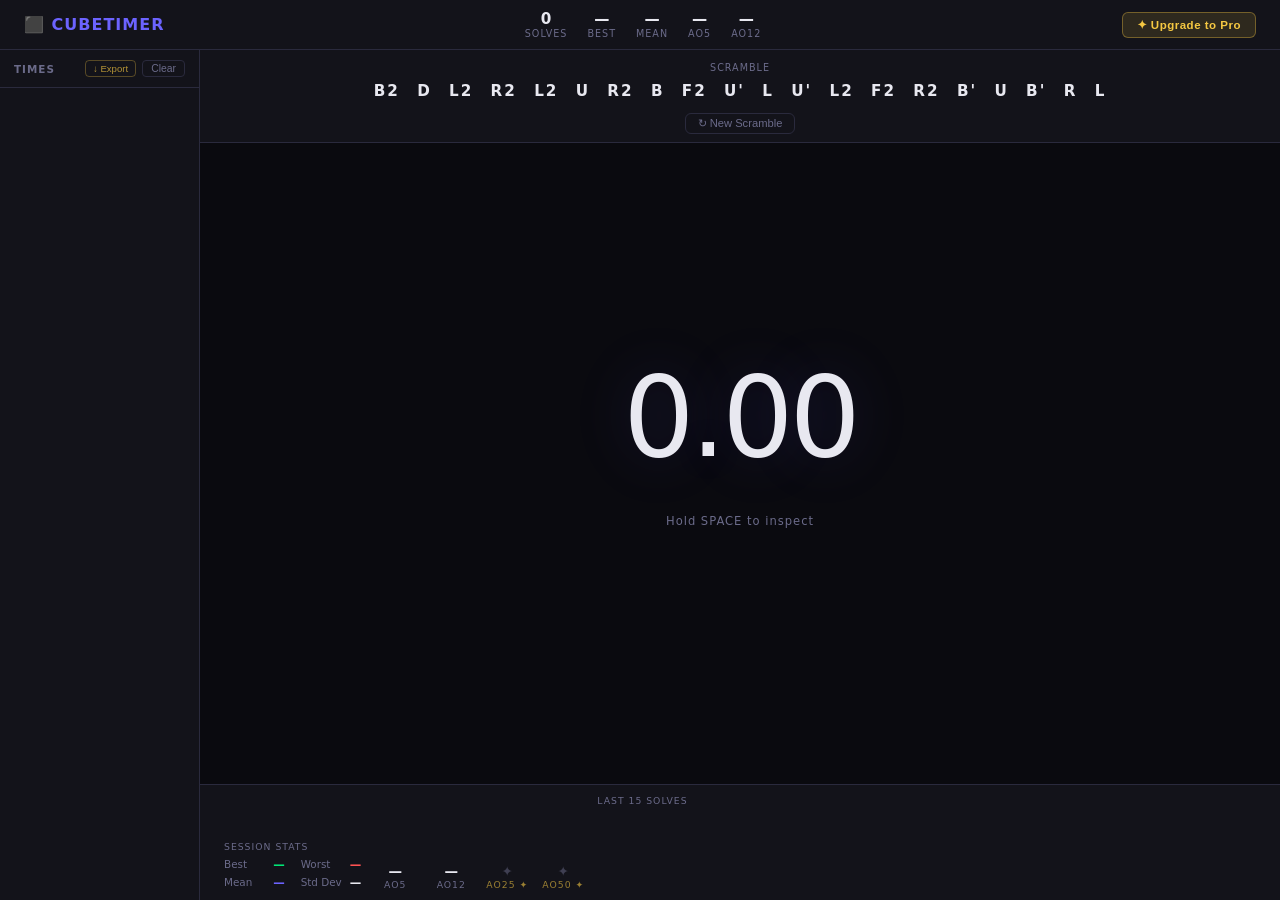
==== index.html @ cb60b9e4 "Add files via upload" ====
<!DOCTYPE html>
<html lang="en">

<head>
  <meta charset="UTF-8">
  <meta name="viewport" content="width=device-width, initial-scale=1.0">
  <title>Rubik's Cube Timer</title>
  <link rel="stylesheet" href="styles.css">
</head>

<body>
  <div id="app">
    <header>
      <div class="logo">⬛ CUBETIMER</div>
      <div class="session-stats">
        <div class="stat">
          <div class="stat-val" id="hdr-count">0</div>
          <div class="stat-lbl">Solves</div>
        </div>
        <div class="stat">
          <div class="stat-val" id="hdr-best">—</div>
          <div class="stat-lbl">Best</div>
        </div>
        <div class="stat">
          <div class="stat-val" id="hdr-mean">—</div>
          <div class="stat-lbl">Mean</div>
        </div>
        <div class="stat">
          <div class="stat-val" id="hdr-ao5">—</div>
          <div class="stat-lbl">Ao5</div>
        </div>
        <div class="stat">
          <div class="stat-val" id="hdr-ao12">—</div>
          <div class="stat-lbl">Ao12</div>
        </div>
      </div>
      <button class="upgrade-btn" id="upgradeBtn">✦ Upgrade to Pro</button>
    </header>

    <div class="main">
      <div class="sidebar">
        <div class="sidebar-header">
          Times
          <div class="sidebar-header-actions">
            <button class="export-btn pro-feature" id="exportBtn" title="Export — Pro feature">↓ Export</button>
            <button class="clear-btn" id="clearBtn">Clear</button>
          </div>
        </div>
        <div class="times-list" id="timesList"></div>
      </div>

      <div class="center" id="centerArea">
        <!-- SCRAMBLE TOP -->
        <div class="scramble-area">
          <div class="scramble-label">Scramble</div>
          <div class="scramble-moves" id="scrambleMoves"></div>
          <button class="new-scramble-btn" id="newScrambleBtn">↻ New Scramble</button>
        </div>

        <!-- TIMER MIDDLE -->
        <div class="timer-area" id="timerArea">
          <div class="inspect-ring" id="inspectRing">
            <svg width="240" height="240">
              <circle class="inspect-progress" id="inspectArc" cx="120" cy="120" r="115" />
            </svg>
          </div>
          <div class="timer-display" id="timerDisplay">0.00</div>
          <div class="last-time-display" id="lastTimeDisplay"></div>
          <div class="timer-hint" id="timerHint">Hold SPACE to inspect</div>
          <div class="penalty-row" id="penaltyRow">
            <button class="pen-btn" id="pen-ok">OK</button>
            <button class="pen-btn" id="pen-plus2">+2</button>
            <button class="pen-btn" id="pen-dnf">DNF</button>
          </div>
        </div>

        <!-- BOTTOM STRIP -->
        <div class="bottom-strip">
          <div class="cube-net-wrap"></div>

          <div class="stats-panel">
            <div class="stats-title">Session Stats</div>
            <div class="stat-grid">
              <div class="stat-row"><span class="stat-row-lbl">Best</span><span class="stat-row-val green" id="s-best">—</span></div>
              <div class="stat-row"><span class="stat-row-lbl">Worst</span><span class="stat-row-val red" id="s-worst">—</span></div>
              <div class="stat-row"><span class="stat-row-lbl">Mean</span><span class="stat-row-val accent" id="s-mean">—</span></div>
              <div class="stat-row"><span class="stat-row-lbl">Std Dev</span><span class="stat-row-val" id="s-std">—</span></div>
            </div>
          </div>

          <div class="ao-chips">
            <div class="ao-chip">
              <div class="ao-chip-val" id="ao-ao5">—</div>
              <div class="ao-chip-lbl">Ao5</div>
            </div>
            <div class="ao-chip">
              <div class="ao-chip-val" id="ao-ao12">—</div>
              <div class="ao-chip-lbl">Ao12</div>
            </div>
            <div class="ao-chip pro-feature" id="ao-ao25-chip">
              <div class="ao-chip-val" id="ao-ao25">—</div>
              <div class="ao-chip-lbl">Ao25 ✦</div>
            </div>
            <div class="ao-chip pro-feature" id="ao-ao50-chip">
              <div class="ao-chip-val" id="ao-ao50">—</div>
              <div class="ao-chip-lbl">Ao50 ✦</div>
            </div>
          </div>

          <div class="graph-wrap">
            <div class="graph-title">Last 15 Solves</div>
            <canvas id="graph"></canvas>
          </div>
        </div>
      </div>
    </div>
  </div>

  <!-- PRO UPGRADE MODAL -->
  <div class="modal-overlay" id="modalOverlay">
    <div class="modal" id="proModal">
      <button class="modal-close" id="modalClose">✕</button>

      <div class="modal-header">
        <div class="modal-badge">✦ PRO</div>
        <div class="modal-title">Cubing Pro</div>
        <div class="modal-subtitle">Level up your solving session</div>
        <div class="modal-price">
          <span class="price-dollar">$</span>
          <span class="price-amount">3</span>
          <span class="price-period">/ month</span>
        </div>
      </div>

      <div class="modal-body">
        <div class="modal-plan-current">
          <span class="plan-label">Current plan: <strong>Free</strong></span>
          <span class="plan-badge">Free</span>
        </div>

        <ul class="feature-list">
          <li><span class="feat-icon">☁</span><span class="feat-text">Unlimited cloud backups</span></li>
          <li><span class="feat-icon">📈</span><span class="feat-text">Advanced graphs &amp; analytics</span></li>
          <li><span class="feat-icon">🎨</span><span class="feat-text">Custom themes</span></li>
          <li><span class="feat-icon">↓</span><span class="feat-text">Export solve history</span></li>
          <li><span class="feat-icon">🚀</span><span class="feat-text">Early access to new features</span></li>
        </ul>

        <button class="modal-cta" id="checkoutBtn">Start free 7-day trial</button>
        <div class="modal-fine-print">Cancel anytime · No credit card required for trial</div>

        <div class="modal-divider"></div>

        <div class="modal-guarantee">
          <span class="guarantee-icon">🔒</span>
          <span>Secure payment · Instant access · Cancel any time</span>
        </div>
      </div>
    </div>
  </div>

  <script src="script.js"></script>
</body>

</html>
---- styles.css ----
* {
    margin: 0;
    padding: 0;
    box-sizing: border-box;
}

:root {
    --bg: #0a0a0f;
    --surface: #13131a;
    --surface2: #1c1c28;
    --accent: #6c63ff;
    --accent2: #ff6584;
    --text: #e8e8f0;
    --muted: #6b6b8a;
    --green: #00e676;
    --red: #ff5252;
    --yellow: #ffd740;
    --border: #2a2a3d;
    --pro: #f5c842;
    --pro-dim: rgba(245, 200, 66, 0.12);
}

body {
    background: var(--bg);
    color: var(--text);
    font-family: 'Segoe UI', system-ui, sans-serif;
    height: 100vh;
    overflow: hidden;
    user-select: none;
}

#app {
    display: flex;
    flex-direction: column;
    height: 100vh;
}

header {
    display: flex;
    align-items: center;
    justify-content: space-between;
    padding: 10px 24px;
    background: var(--surface);
    border-bottom: 1px solid var(--border);
    z-index: 10;
    flex-shrink: 0;
}

.logo {
    font-size: 1rem;
    font-weight: 700;
    color: var(--accent);
    letter-spacing: 1px;
}

.session-stats {
    display: flex;
    gap: 20px;
}

.stat {
    text-align: center;
}

.stat-val {
    font-size: .95rem;
    font-weight: 700;
}

.stat-lbl {
    font-size: .6rem;
    color: var(--muted);
    text-transform: uppercase;
    letter-spacing: 1px;
}

/* UPGRADE BUTTON */
.upgrade-btn {
    background: var(--pro-dim);
    border: 1px solid rgba(245, 200, 66, 0.35);
    color: var(--pro);
    padding: 5px 14px;
    border-radius: 6px;
    cursor: pointer;
    font-size: .72rem;
    font-weight: 700;
    letter-spacing: .5px;
    transition: all .2s;
    white-space: nowrap;
}

.upgrade-btn:hover {
    background: rgba(245, 200, 66, 0.2);
    border-color: var(--pro);
    box-shadow: 0 0 12px rgba(245, 200, 66, 0.15);
}

.main {
    display: flex;
    flex: 1;
    overflow: hidden;
}

/* SIDEBAR */
.sidebar {
    width: 200px;
    min-width: 200px;
    background: var(--surface);
    border-right: 1px solid var(--border);
    display: flex;
    flex-direction: column;
    overflow: hidden;
}

.sidebar-header {
    padding: 10px 14px;
    font-size: .65rem;
    font-weight: 700;
    color: var(--muted);
    text-transform: uppercase;
    letter-spacing: 1px;
    border-bottom: 1px solid var(--border);
    display: flex;
    justify-content: space-between;
    align-items: center;
    flex-shrink: 0;
}

.sidebar-header-actions {
    display: flex;
    gap: 6px;
    align-items: center;
}

.export-btn {
    background: none;
    border: 1px solid rgba(245, 200, 66, 0.3);
    color: rgba(245, 200, 66, 0.7);
    padding: 2px 7px;
    border-radius: 4px;
    cursor: pointer;
    font-size: .6rem;
    transition: all .2s;
}

.export-btn:hover {
    border-color: var(--pro);
    color: var(--pro);
    background: var(--pro-dim);
}

.clear-btn {
    background: none;
    border: 1px solid var(--border);
    color: var(--muted);
    padding: 2px 8px;
    border-radius: 4px;
    cursor: pointer;
    font-size: .65rem;
    transition: all .2s;
}

.clear-btn:hover {
    border-color: var(--red);
    color: var(--red);
}

.times-list {
    flex: 1;
    overflow-y: auto;
    padding: 6px;
}

.times-list::-webkit-scrollbar {
    width: 4px;
}

.times-list::-webkit-scrollbar-thumb {
    background: var(--border);
    border-radius: 2px;
}

.time-entry {
    display: flex;
    justify-content: space-between;
    align-items: center;
    padding: 5px 8px;
    border-radius: 6px;
    margin-bottom: 3px;
    border: 1px solid transparent;
    transition: background .15s;
}

.time-entry:hover {
    background: var(--surface2);
    border-color: var(--border);
}

.time-entry.best {
    border-color: rgba(0, 230, 118, .3);
    background: rgba(0, 230, 118, .05);
}

.time-entry.worst {
    border-color: rgba(255, 82, 82, .2);
}

.entry-num {
    font-size: .6rem;
    color: var(--muted);
    width: 20px;
}

.entry-time {
    font-size: .82rem;
    font-weight: 600;
    font-variant-numeric: tabular-nums;
}

.entry-time.best { color: var(--green); }
.entry-time.worst { color: var(--red); }

.entry-del {
    background: none;
    border: none;
    color: var(--muted);
    cursor: pointer;
    font-size: .7rem;
    padding: 2px 4px;
    border-radius: 3px;
    opacity: 0;
    transition: opacity .2s;
}

.time-entry:hover .entry-del { opacity: 1; }
.entry-del:hover { color: var(--red); }

/* CENTER */
.center {
    flex: 1;
    display: flex;
    flex-direction: column;
    align-items: center;
    overflow: hidden;
    position: relative;
}

.scramble-area {
    width: 100%;
    padding: 12px 20px 8px;
    text-align: center;
    background: var(--surface);
    border-bottom: 1px solid var(--border);
    flex-shrink: 0;
    z-index: 5;
}

.scramble-label {
    font-size: .6rem;
    color: var(--muted);
    text-transform: uppercase;
    letter-spacing: 1px;
    margin-bottom: 4px;
}

.scramble-moves {
    font-size: .95rem;
    font-weight: 600;
    letter-spacing: 2px;
    line-height: 1.7;
}

.scramble-move {
    display: inline-block;
    padding: 1px 4px;
    margin: 1px;
    border-radius: 4px;
    transition: all .3s;
}

.scramble-move.highlight {
    background: var(--accent);
    color: white;
}

.new-scramble-btn {
    margin-top: 6px;
    background: none;
    border: 1px solid var(--border);
    color: var(--muted);
    padding: 3px 12px;
    border-radius: 6px;
    cursor: pointer;
    font-size: .7rem;
    transition: all .2s;
}

.new-scramble-btn:hover {
    border-color: var(--accent);
    color: var(--accent);
}

/* TIMER AREA */
.timer-area {
    flex: 1;
    display: flex;
    flex-direction: column;
    align-items: center;
    justify-content: center;
    position: relative;
    width: 100%;
}

.inspect-ring {
    position: absolute;
    width: 240px;
    height: 240px;
    border-radius: 50%;
    border: 3px solid var(--border);
    pointer-events: none;
    opacity: 0;
    transition: opacity .3s;
}

.inspect-ring.visible { opacity: 1; }

.inspect-ring svg {
    position: absolute;
    top: 0;
    left: 0;
    transform: rotate(-90deg);
}

.inspect-progress {
    stroke-dasharray: 722;
    stroke-dashoffset: 722;
    stroke: var(--yellow);
    stroke-width: 3;
    fill: none;
    stroke-linecap: round;
    transition: stroke .3s;
}

.timer-display {
    font-size: 7rem;
    font-weight: 200;
    font-variant-numeric: tabular-nums;
    letter-spacing: -4px;
    line-height: 1;
    color: var(--text);
    text-shadow: 0 0 60px rgba(108, 99, 255, .2);
    transition: color .1s;
    position: relative;
    z-index: 1;
}

.timer-display.ready {
    color: var(--green);
    text-shadow: 0 0 60px rgba(0, 230, 118, .3);
}

.timer-display.inspecting {
    color: var(--yellow);
    text-shadow: 0 0 60px rgba(255, 215, 64, .3);
}

.last-time-display {
    font-size: 1.1rem;
    color: var(--muted);
    margin-top: 6px;
    font-variant-numeric: tabular-nums;
    min-height: 1.5em;
}

.last-time-display span {
    color: var(--accent2);
    font-weight: 600;
}

.timer-hint {
    font-size: .72rem;
    color: var(--muted);
    margin-top: 8px;
    letter-spacing: 1px;
}

.penalty-row {
    display: flex;
    gap: 8px;
    margin-top: 10px;
    min-height: 28px;
}

.pen-btn {
    background: var(--surface);
    border: 1px solid var(--border);
    color: var(--muted);
    padding: 4px 14px;
    border-radius: 6px;
    cursor: pointer;
    font-size: .7rem;
    transition: all .2s;
    visibility: hidden;
}

.pen-btn.show { visibility: visible; }
.pen-btn:hover { border-color: var(--red); color: var(--red); }
.pen-btn.active { background: var(--accent); color: white; border-color: var(--accent); }
.pen-btn.active-red { background: var(--red); color: white; border-color: var(--red); }

/* BOTTOM STRIP */
.bottom-strip {
    display: flex;
    align-items: flex-end;
    width: 100%;
    padding: 10px 14px;
    gap: 10px;
    flex-shrink: 0;
    border-top: 1px solid var(--border);
    background: var(--surface);
}

.cube-net-wrap { flex-shrink: 0; }

.cube-net-label {
    font-size: .58rem;
    color: var(--muted);
    text-transform: uppercase;
    letter-spacing: 1px;
    margin-bottom: 4px;
    text-align: center;
}

#cubeCanvas { display: block; }

.stats-panel { flex-shrink: 0; }

.stats-title {
    font-size: .58rem;
    color: var(--muted);
    text-transform: uppercase;
    letter-spacing: 1px;
    margin-bottom: 6px;
}

.stat-grid {
    display: grid;
    grid-template-columns: 1fr 1fr;
    gap: 4px 16px;
}

.stat-row {
    display: flex;
    justify-content: space-between;
    gap: 8px;
}

.stat-row-lbl {
    font-size: .65rem;
    color: var(--muted);
    white-space: nowrap;
}

.stat-row-val {
    font-size: .72rem;
    font-weight: 700;
    font-variant-numeric: tabular-nums;
    white-space: nowrap;
}

.stat-row-val.green { color: var(--green); }
.stat-row-val.red { color: var(--red); }
.stat-row-val.accent { color: var(--accent); }

/* Pro-gated ao chips */
.ao-chips {
    display: flex;
    gap: 8px;
    flex-shrink: 0;
}

.ao-chip {
    text-align: center;
    min-width: 48px;
}

.ao-chip.pro-feature .ao-chip-lbl {
    color: rgba(245, 200, 66, 0.6);
}

.ao-chip.pro-feature .ao-chip-val {
    color: var(--muted);
    opacity: 0.5;
}

.ao-chip-val {
    font-size: .85rem;
    font-weight: 700;
    font-variant-numeric: tabular-nums;
}

.ao-chip-lbl {
    font-size: .58rem;
    color: var(--muted);
    text-transform: uppercase;
    letter-spacing: 1px;
}

.graph-wrap { flex: 1; min-width: 0; }

.graph-title {
    font-size: .58rem;
    color: var(--muted);
    text-transform: uppercase;
    letter-spacing: 1px;
    margin-bottom: 4px;
}

#graph {
    width: 100%;
    height: 80px;
    display: block;
}

/* ===== PRO MODAL ===== */
.modal-overlay {
    display: none;
    position: fixed;
    inset: 0;
    background: rgba(0, 0, 0, 0.7);
    z-index: 1000;
    align-items: center;
    justify-content: center;
    backdrop-filter: blur(4px);
}

.modal-overlay.open {
    display: flex;
}

.modal {
    background: #13131a;
    border: 1px solid rgba(245, 200, 66, 0.2);
    border-radius: 16px;
    width: 380px;
    max-width: calc(100vw - 32px);
    position: relative;
    overflow: hidden;
    animation: modalIn .2s ease;
}

@keyframes modalIn {
    from { opacity: 0; transform: scale(0.96) translateY(8px); }
    to   { opacity: 1; transform: scale(1) translateY(0); }
}

.modal::before {
    content: '';
    position: absolute;
    top: 0; left: 0; right: 0;
    height: 2px;
    background: linear-gradient(90deg, transparent, var(--pro), transparent);
}

.modal-close {
    position: absolute;
    top: 12px;
    right: 14px;
    background: none;
    border: none;
    color: var(--muted);
    font-size: .85rem;
    cursor: pointer;
    padding: 4px 6px;
    border-radius: 4px;
    transition: color .15s;
    z-index: 1;
}

.modal-close:hover { color: var(--text); }

.modal-header {
    padding: 28px 28px 20px;
    text-align: center;
    border-bottom: 1px solid var(--border);
}

.modal-badge {
    display: inline-block;
    font-size: .6rem;
    font-weight: 800;
    letter-spacing: 2px;
    color: var(--pro);
    border: 1px solid rgba(245, 200, 66, 0.4);
    background: var(--pro-dim);
    padding: 3px 10px;
    border-radius: 20px;
    margin-bottom: 10px;
}

.modal-title {
    font-size: 1.6rem;
    font-weight: 700;
    color: var(--text);
    margin-bottom: 4px;
}

.modal-subtitle {
    font-size: .8rem;
    color: var(--muted);
    margin-bottom: 14px;
}

.modal-price {
    display: flex;
    align-items: baseline;
    justify-content: center;
    gap: 3px;
}

.price-dollar {
    font-size: 1.2rem;
    font-weight: 400;
    color: var(--pro);
    margin-top: 6px;
}

.price-amount {
    font-size: 3rem;
    font-weight: 700;
    color: var(--pro);
    line-height: 1;
    letter-spacing: -2px;
}

.price-period {
    font-size: .8rem;
    color: var(--muted);
}

.modal-body {
    padding: 20px 28px 24px;
}

.modal-plan-current {
    display: flex;
    justify-content: space-between;
    align-items: center;
    background: var(--surface2);
    border: 1px solid var(--border);
    border-radius: 8px;
    padding: 8px 12px;
    margin-bottom: 18px;
}

.plan-label {
    font-size: .72rem;
    color: var(--muted);
}

.plan-label strong {
    color: var(--text);
}

.plan-badge {
    font-size: .6rem;
    background: var(--surface);
    border: 1px solid var(--border);
    color: var(--muted);
    padding: 2px 8px;
    border-radius: 4px;
}

.feature-list {
    list-style: none;
    margin: 0 0 20px;
    padding: 0;
    display: flex;
    flex-direction: column;
    gap: 10px;
}

.feature-list li {
    display: flex;
    align-items: center;
    gap: 12px;
    font-size: .82rem;
    color: var(--text);
}

.feat-icon {
    width: 22px;
    height: 22px;
    display: flex;
    align-items: center;
    justify-content: center;
    background: var(--pro-dim);
    border: 1px solid rgba(245, 200, 66, 0.25);
    border-radius: 6px;
    font-size: .7rem;
    flex-shrink: 0;
}

.modal-cta {
    width: 100%;
    padding: 12px;
    background: var(--pro);
    color: #0a0a0f;
    border: none;
    border-radius: 8px;
    font-size: .9rem;
    font-weight: 700;
    cursor: pointer;
    transition: opacity .15s, transform .1s;
    letter-spacing: .3px;
}

.modal-cta:hover { opacity: .9; }
.modal-cta:active { transform: scale(0.98); }

.modal-fine-print {
    text-align: center;
    font-size: .65rem;
    color: var(--muted);
    margin-top: 8px;
}

.modal-divider {
    border: none;
    border-top: 1px solid var(--border);
    margin: 16px 0;
}

.modal-guarantee {
    display: flex;
    align-items: center;
    justify-content: center;
    gap: 6px;
    font-size: .65rem;
    color: var(--muted);
}

.guarantee-icon { font-size: .8rem; }
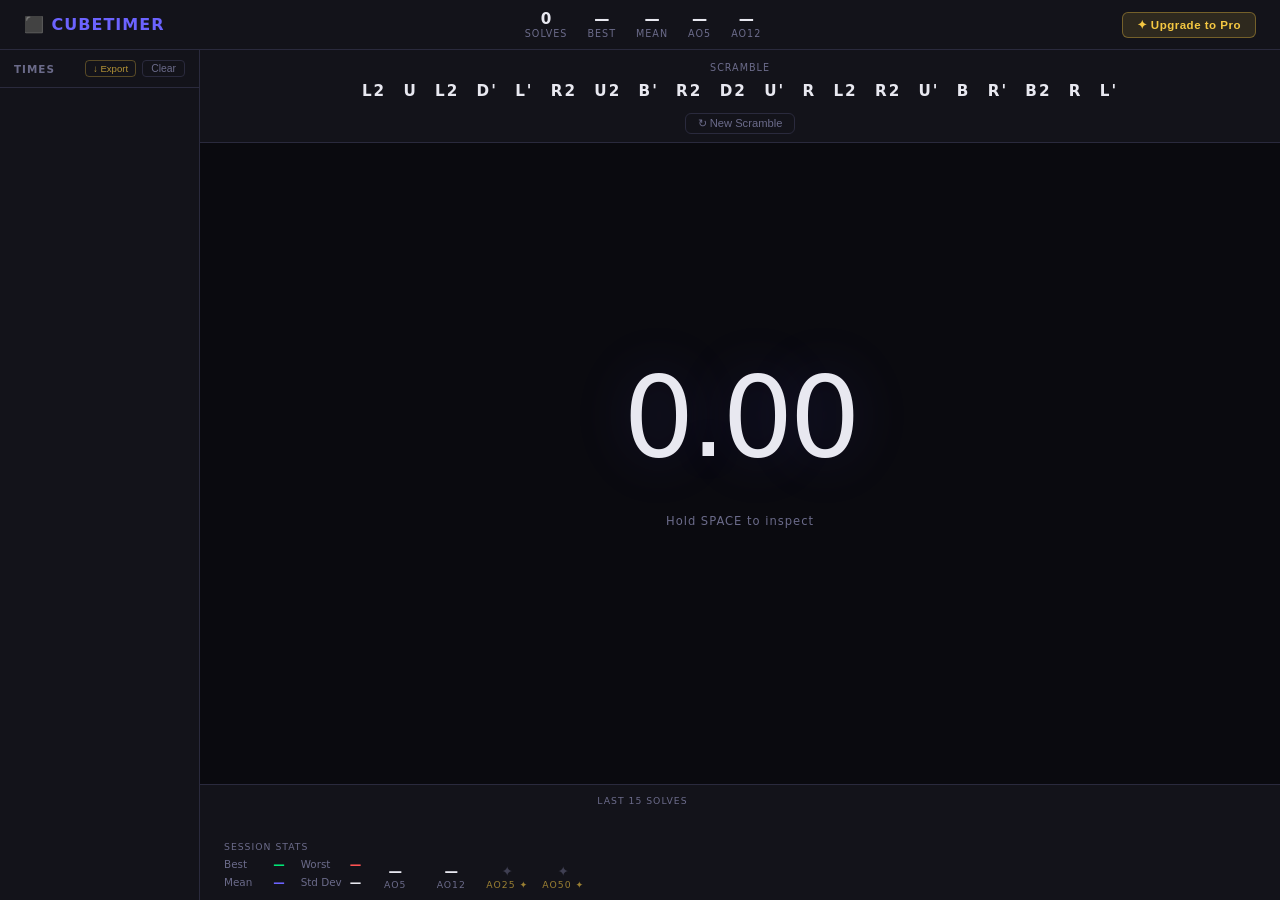
==== commit 8b7f909d: "Update index.html" ====
--- a/index.html
+++ b/index.html
@@ -6,6 +6,15 @@
   <meta name="viewport" content="width=device-width, initial-scale=1.0">
   <title>Rubik's Cube Timer</title>
   <link rel="stylesheet" href="styles.css">
+  <!-- Google tag (gtag.js) -->
+<script async src="https://www.googletagmanager.com/gtag/js?id=G-828S47SYPM"></script>
+<script>
+  window.dataLayer = window.dataLayer || [];
+  function gtag(){dataLayer.push(arguments);}
+  gtag('js', new Date());
+
+  gtag('config', 'G-828S47SYPM');
+</script>
 </head>
 
 <body>
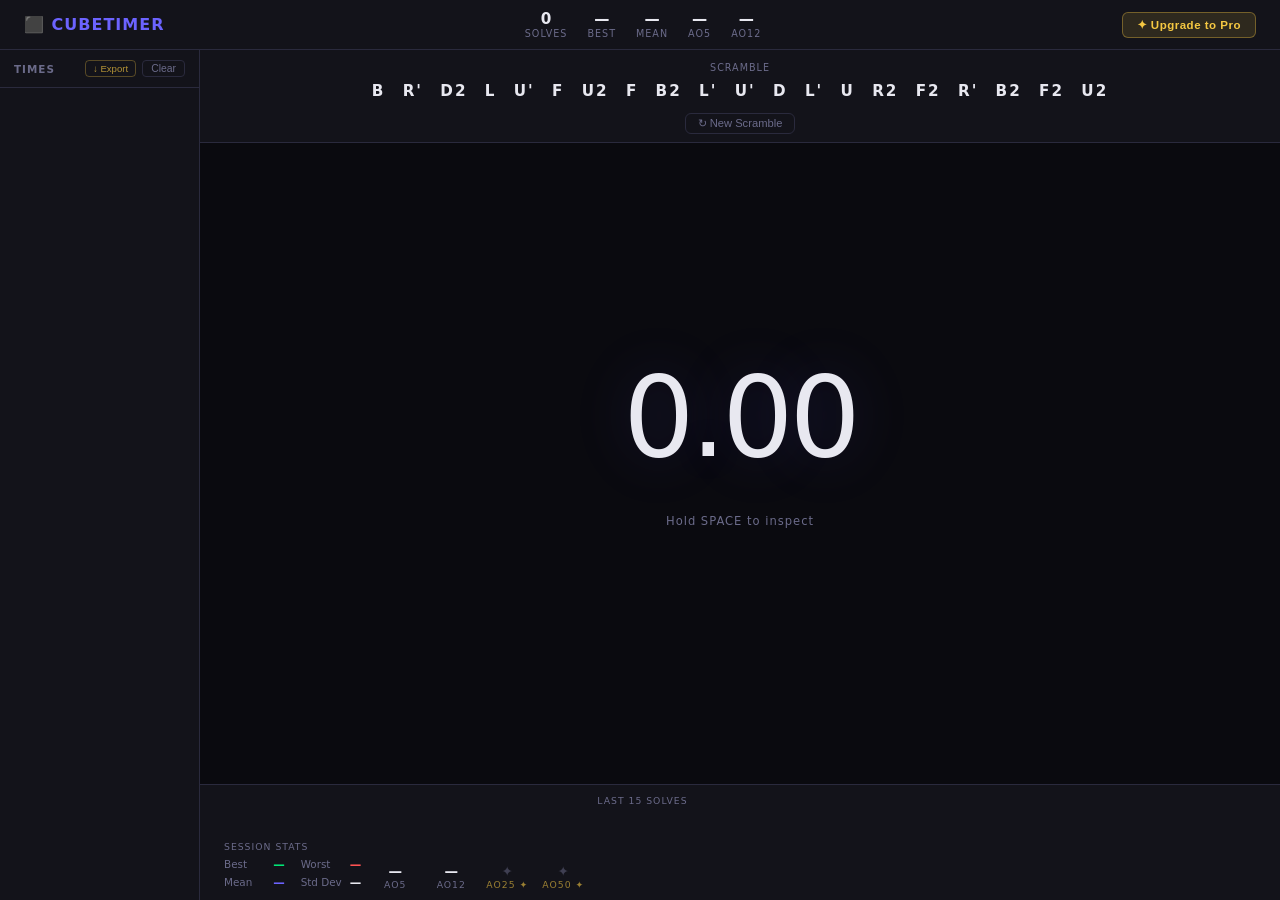
==== commit 5958c99b: "changed index and added success" ====
--- a/index.html
+++ b/index.html
@@ -171,4 +171,15 @@
   <script src="script.js"></script>
 </body>
 
-</html>+</html>
+
+
+<!-- Google tag (gtag.js) -->
+<script async src="https://www.googletagmanager.com/gtag/js?id=AW-18130372185"></script>
+<script>
+  window.dataLayer = window.dataLayer || [];
+  function gtag(){dataLayer.push(arguments);}
+  gtag('js', new Date());
+
+  gtag('config', 'AW-18130372185');
+</script>
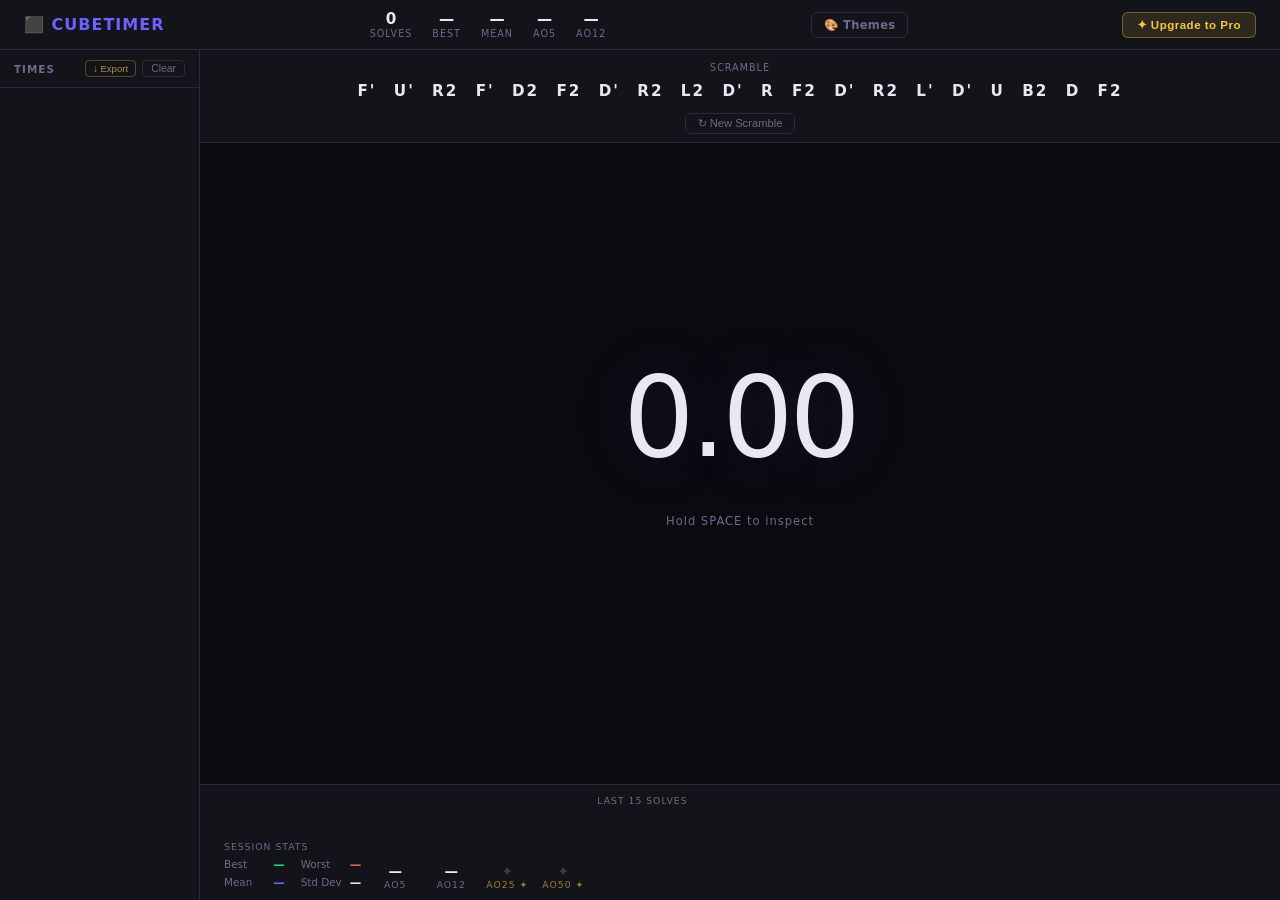
==== commit f32bd9a4: "themes" ====
--- a/index.html
+++ b/index.html
@@ -6,6 +6,18 @@
   <meta name="viewport" content="width=device-width, initial-scale=1.0">
   <title>Rubik's Cube Timer</title>
   <link rel="stylesheet" href="styles.css">
+  <script>
+    // Apply saved theme immediately (before paint) to avoid a flash of default colors
+    (function(){
+      try{
+        var vars = JSON.parse(localStorage.getItem('cubetimer-theme-vars'));
+        if(vars){
+          var root = document.documentElement.style;
+          Object.keys(vars).forEach(function(k){ root.setProperty(k, vars[k]); });
+        }
+      }catch(e){}
+    })();
+  </script>
   <!-- Google tag (gtag.js) -->
 <script async src="https://www.googletagmanager.com/gtag/js?id=G-828S47SYPM"></script>
 <script>
@@ -43,6 +55,7 @@
           <div class="stat-lbl">Ao12</div>
         </div>
       </div>
+      <a class="themes-link" href="themes.html" title="Choose a theme">🎨 Themes</a>
       <button class="upgrade-btn" id="upgradeBtn">✦ Upgrade to Pro</button>
     </header>
 
--- a/styles.css
+++ b/styles.css
@@ -75,6 +75,25 @@
 }
 
 /* UPGRADE BUTTON */
+.themes-link {
+    color: var(--muted);
+    text-decoration: none;
+    border: 1px solid var(--border);
+    padding: 5px 12px;
+    border-radius: 6px;
+    font-size: .72rem;
+    font-weight: 600;
+    letter-spacing: .3px;
+    transition: all .2s;
+    white-space: nowrap;
+    margin-right: 8px;
+}
+
+.themes-link:hover {
+    color: var(--text);
+    border-color: var(--accent);
+}
+
 .upgrade-btn {
     background: var(--pro-dim);
     border: 1px solid rgba(245, 200, 66, 0.35);
